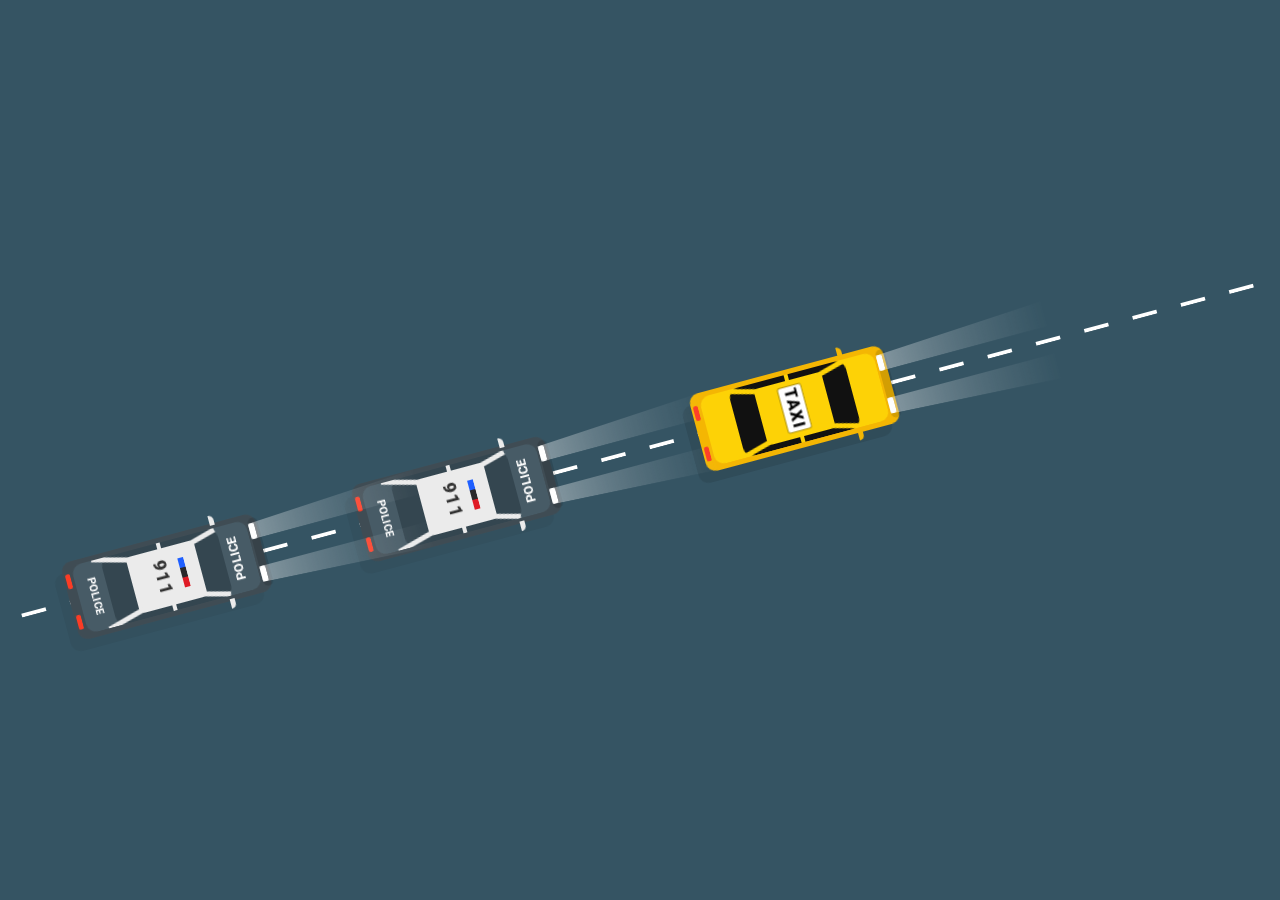
==== CarsChasing/index.html @ 19eb0edf "add new clear css sample (Police and Taxi Chasing)" ====
<!--
    thanks for lessons https://www.youtube.com/@OnlineTutorialsYT
-->
<!DOCTYPE html>
<html lang="en">

<head>
    <meta charset="UTF-8">
    <meta name="viewport" content="width=device-width, initial-scale=1.0">
    <title>Police chasing animation</title>
    <link rel="stylesheet" href="style.css">
</head>

<body>
    <div class="road">
        <div class="police_car">
            <div class="light_beam"></div>
            <h4>Police</h4>
            <h3>Police</h3>
            <div class="side_mirror"></div>
            <span>
                <b></b>
                <i></i>
            </span>
        </div>
        <div class="police_car">
            <div class="light_beam"></div>
            <h4>Police</h4>
            <h3>Police</h3>
            <div class="side_mirror"></div>
            <span>
                <b></b>
                <i></i>
            </span>
        </div>
        <div class="taxi_car">
            <div class="light_beam"></div>            
            <div class="side_mirror"></div>
            <span>
                <b></b>
                <i></i>
            </span>
        </div>
    </div>
</body>

</html>
---- CarsChasing/style.css ----
@import url('https://fonts.googleapis.com/css?family=Roboto:100,200,300,400,500,500,700,800,900');
* {
    margin: 0;
    padding: 0;
    box-sizing: border-box;
    font-family: 'Roboto', sans-serif;
}
:root {
    --back: #355463;
    --carmaincolor: #3f4c54;
    --carbacklight: #fc3c25;
    --carsecondcolor: #475b66;
    --carthirdcolor: #344650;
    --taximaincolor: #f4b603;
    --taxisecondcolor: #fdd206;
}

body {
    display: flex;
    justify-content: center;
    align-items: center;
    min-height: 100vh;
    background: var(--back);
    overflow: hidden;
}
.road
{
    position: relative;
    width: 100vw;
    display: flex;
    justify-content: center;
    align-items: center;
    transform-style: preserve-3d;
    transform: rotate(-15deg);
}
.road::before
{
    content: '';
    position: absolute;
    width: 100%;
    height: 4px;
    background: linear-gradient(90deg, #fff, #fff 50%, transparent 50%, transparent 100%);
    background-size: 50px;
    animation: animate_road 0.125s linear infinite;
}
@keyframes animate_road
{
    0%
    {
        background-position: 50px 0;
    }
    100%
    {
        background-position: 0px 0;
    }

}

.police_car
{
    position: absolute;
    left: 50px;
    width: 200px;
    height: 80px;
    background-color: var(--carmaincolor);
    border-radius: 10px;
    box-shadow: -10px 10px rgba(0,0,0,0.05);
    transform-style: preserve-3d;
    perspective: 800px;
    z-index: 10;
    animation: animate_police_car 5s linear infinite;
}

.police_car:nth-child(2)
{
    left: 350px;
    animation-delay: -2.5s;
}


@keyframes animate_police_car
{
    0%
    {
        transform: translateX(20px) translateY(-50px);
    }
    25%
    {
        transform: translateX(-10px) translateY(0px);
    }
    50%
    {
        transform: translateX(20px) translateY(50px);
    }
    75%
    {
        transform: translateX(-10px) translateY(0px);
    }
    100%
    {
        transform: translateX(20px) translateY(-50px);
    }
}

.police_car::before
{
    content: '';
    position: absolute;
    top: 12px;
    left: 2px;
    width: 5px;
    height: 15px;
    background: var(--carbacklight);
    border-radius: 2px;
    box-shadow: 0 42px var(--carbacklight);
}

.police_car::after
{
    content: '';
    position: absolute;
    top: 10px;
    right: 2px;
    width: 6px;
    height: 16px;
    background: #fff;
    border-radius: 2px;
    box-shadow: 0 44px #fff;
}
.police_car span
{
    position: absolute;
    inset: 5px 10px;
    background: var(--carsecondcolor);
    border-radius: 10px;
    overflow: hidden;
}
.police_car span::before
{
    content: '911';
    position: absolute;
    top:50%;
    left: 48%;
    transform: translate(-50%, -50%) rotate(90deg);
    color: #333;
    font-size: 1.15em;
    font-weight: 1000;
    letter-spacing: 0.1em;
    z-index: 10;
}
.police_car span::after
{
    content: '';
    position: absolute;
    top:50%;
    left: 60%;
    transform: translate(-50%, -50%);
    z-index: 100;
    width: 6px;
    height: 10px;
    background: #29282b;
    box-shadow: 0 -10px #1f5fff, 0 10px #df1b25;
}

.police_car span b
{
    position: absolute;
    inset: 0 30px;
    background: var(--carthirdcolor);
    border-radius: 10px;
}
.police_car span b::before
{
    content: '';
    position: absolute;
    inset: 6px 25px;
    background: #ebebeb;
    border-radius: 5px;

}
.police_car span b::after
{
    content: '';
    position: absolute;
    inset: 0 58px;
    background: #ebebeb;
}
.police_car span i
{
    position: absolute;
    inset: 0;
}
.police_car span i::before
{
    content: '';
    position: absolute;
    top: 7px;
    left: 20px;
    width: 40px;
    height: 5px;
    background: #ebebeb;
    transform-origin: right;
    transform: rotate(15deg);
    box-shadow: 100px 34px #ebebeb;
}
.police_car span i::after
{
    content: '';
    position: absolute;
    bottom: 7px;
    left: 20px;
    width: 40px;
    height: 5px;
    background: #ebebeb;
    transform-origin: right;
    transform: rotate(-15deg);
    box-shadow: 100px -34px #ebebeb;
}
.light_beam
{
    position: absolute;
    top:5px;
    right: -2px;
    width: 10px;
    height: 70px;
    background: #0002;
    border-radius: 15px;
    transform-style: preserve-3d;
}
.light_beam::before
{
    content: '';
    position: absolute;
    top: 5px;
    left: 0;
    width: 150px;
    height: 16px;
    background: linear-gradient(90deg, #fff6, transparent);
    transform-origin: left;
    transform: perspective(500px) rotateY(-50deg);
}

.light_beam::after
{
    content: '';
    position: absolute;
    bottom: 5px;
    left: 0;
    width: 150px;
    height: 16px;
    background: linear-gradient(90deg, #fff6, transparent);
    transform-origin: left;
    transform: perspective(500px) rotateY(-50deg);
}

.police_car h4
{
    position: absolute;
    top: 50%;
    left: 0;
    color: #fff;
    text-transform: uppercase;
    z-index: 10;
    transform: translateY(-50%) rotate(90deg) scale(0.7);
}

.police_car h3
{
    position: absolute;
    top: 50%;
    right: -2%;
    color: #fff;
    text-transform: uppercase;
    z-index: 10;
    transform: translateY(-50%) rotate(270deg) scale(0.7);
}
.police_car .side_mirror
{
    position: absolute;
    inset: 0;
}
.police_car .side_mirror::before
{
    content: '';
    position: absolute;
    top:-8px;
    right: 40px;
    width: 5px;
    height: 10px;
    background: #ebebeb;
    border-top-right-radius: 10px;
}
.police_car .side_mirror::after
{
    content: '';
    position: absolute;
    bottom:-8px;
    right: 40px;
    width: 5px;
    height: 10px;
    background: #ebebeb;
    border-bottom-right-radius: 10px;
}
.taxi_car
{
    position: absolute;
    left: 700px;
    width: 200px;
    height: 80px;
    background-color: var(--taximaincolor);
    border-radius: 10px;
    box-shadow: -10px 10px rgba(0,0,0,0.1);
    transform-style: preserve-3d;
    perspective: 800px;
    z-index: 10;
    animation: animate_taxi_car 5s linear infinite;
    animation-delay: -4s;
}
@keyframes animate_taxi_car 
{
    0%
    {
        transform: translateX(20px) translateY(20px);
    }
    25%
    {
        transform: translateX(-50px) translateY(0px);
    }
    50%
    {
        transform: translateX(20px) translateY(-20px);
    }
    75%
    {
        transform: translateX(50px) translateY(0px);
    }
    100%
    {
        transform: translateX(20px) translateY(20px);
    }   
}
.taxi_car::before
{
    content: '';
    position: absolute;
    top: 12px;
    left: 2px;
    width: 5px;
    height: 15px;
    background: var(--carbacklight);
    border-radius: 2px;
    box-shadow: 0 42px var(--carbacklight);
}

.taxi_car::after
{
    content: '';
    position: absolute;
    top: 10px;
    right: 2px;
    width: 6px;
    height: 16px;
    background: #fff;
    border-radius: 2px;
    box-shadow: 0 44px #fff;
}
.taxi_car span
{
    position: absolute;
    inset: 5px 10px;
    background: var(--taxisecondcolor);
    border-radius: 10px;
    overflow: hidden;
}

.taxi_car span::before
{
    content: 'Taxi';
    position: absolute;
    top:50%;
    left: 50%;
    transform: translate(-50%, -50%) rotate(90deg);
    background: #fff;
    padding: 2px;
    font-size: 1.0em;
    font-weight: 1000;
    letter-spacing: 0.1em;
    text-transform: uppercase;
    border-radius: 2px;
    box-shadow: 0 0 0 1px #0005;
    z-index: 1000;
}
.taxi_car span b
{
    position: absolute;
    inset: 0 30px;
    background: #111;
    border-radius: 10px;
}
.taxi_car span b::before
{
    content: '';
    position: absolute;
    inset: 6px 25px;
    background: var(--taxisecondcolor);
    border-radius: 5px;

}
.taxi_car span b::after
{
    content: '';
    position: absolute;
    inset: 0 58px;
    background: var(--taxisecondcolor);
}
.taxi_car span i
{
    position: absolute;
    inset: 0;
}
.taxi_car span i::before
{
    content: '';
    position: absolute;
    top: 7px;
    left: 20px;
    width: 40px;
    height: 5px;
    background: var(--taxisecondcolor);
    transform-origin: right;
    transform: rotate(15deg);
    box-shadow: 100px 34px var(--taxisecondcolor);
}
.taxi_car span i::after
{
    content: '';
    position: absolute;
    bottom: 7px;
    left: 20px;
    width: 40px;
    height: 5px;
    background: var(--taxisecondcolor);
    transform-origin: right;
    transform: rotate(-15deg);
    box-shadow: 100px -34px var(--taxisecondcolor);
}
.taxi_car .side_mirror
{
    position: absolute;
    inset: 0;
}
.taxi_car .side_mirror::before
{
    content: '';
    position: absolute;
    top:-8px;
    right: 40px;
    width: 5px;
    height: 10px;
    background: var(--taximaincolor);
    border-top-right-radius: 10px;
}
.taxi_car .side_mirror::after
{
    content: '';
    position: absolute;
    bottom:-8px;
    right: 40px;
    width: 5px;
    height: 10px;
    background: var(--taximaincolor);
    border-bottom-right-radius: 10px;
}
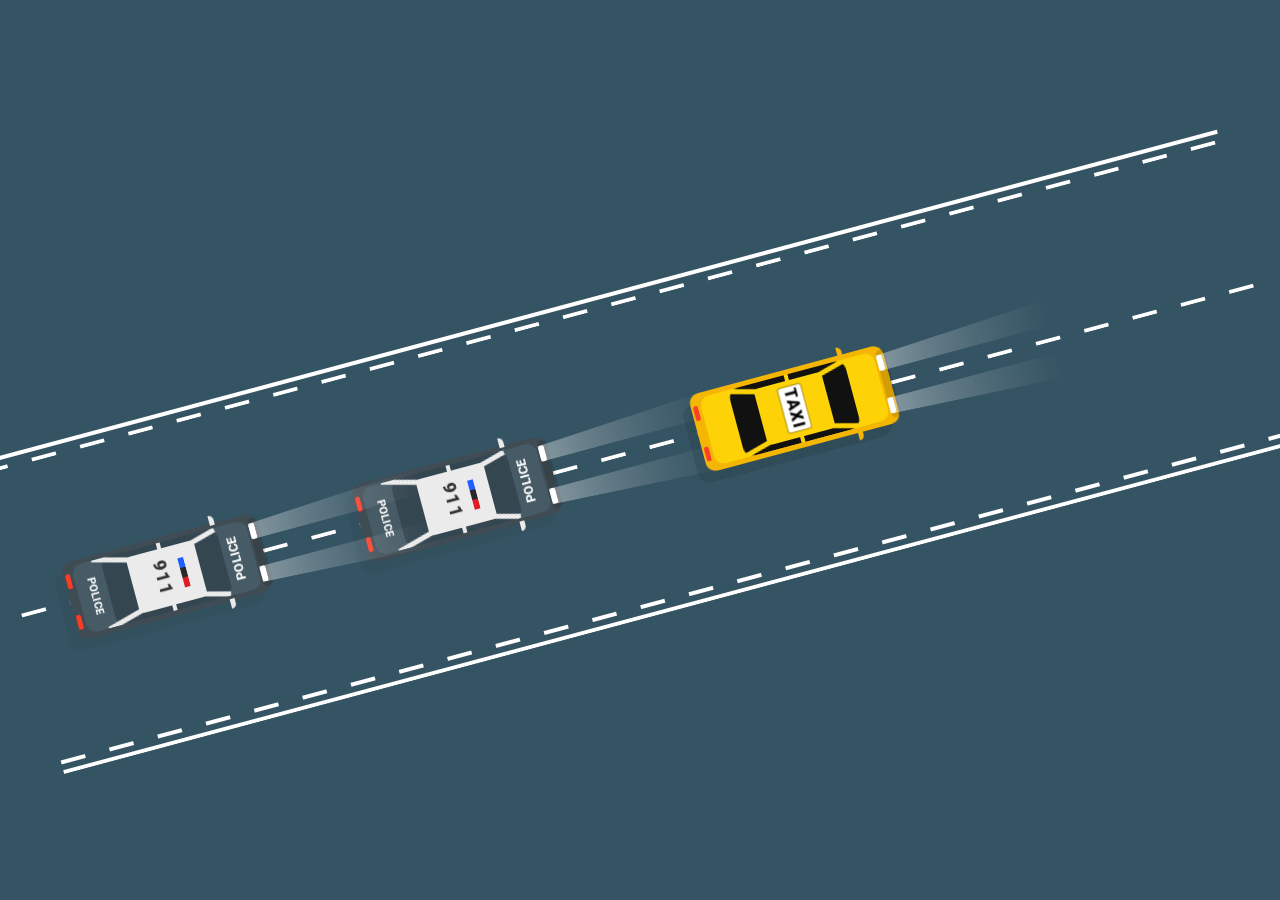
==== commit 2ab09f6d: "some changes to cras chasing" ====
--- a/CarsChasing/index.html
+++ b/CarsChasing/index.html
@@ -12,7 +12,12 @@
 </head>
 
 <body>
-    <div class="road">
+    <div class="road">    
+        
+        <div class="road_stroke_line"></div>
+        <div class="road_stroke_line"></div>
+        <div class="road_stroke_line"></div>
+
         <div class="police_car">
             <div class="light_beam"></div>
             <h4>Police</h4>
@@ -41,7 +46,9 @@
                 <i></i>
             </span>
         </div>
+
     </div>
+
 </body>
 
 </html>--- a/CarsChasing/style.css
+++ b/CarsChasing/style.css
@@ -30,9 +30,10 @@
     display: flex;
     justify-content: center;
     align-items: center;
-    transform-style: preserve-3d;
+    transform-style: preserve-3d;    
     transform: rotate(-15deg);
 }
+/*
 .road::before
 {
     content: '';
@@ -41,8 +42,11 @@
     height: 4px;
     background: linear-gradient(90deg, #fff, #fff 50%, transparent 50%, transparent 100%);
     background-size: 50px;
-    animation: animate_road 0.125s linear infinite;
-}
+    animation: animate_road 0.125s linear infinite;    
+
+    box-shadow: 0 180px #fff, 0 -180px #fff;
+}*/
+
 @keyframes animate_road
 {
     0%
@@ -51,9 +55,33 @@
     }
     100%
     {
-        background-position: 0px 0;
-    }
-
+        background-position: 0px 0;        
+    }
+
+}
+
+.road_stroke_line
+{
+    content: '';
+    position: absolute;    
+    width: 100%;
+    height: 4px;
+    background: linear-gradient(90deg, #fff, #fff 50%, transparent 50%, transparent 100%);
+    background-size: 50px;
+    animation: animate_road 0.125s linear infinite;    
+
+    /*box-shadow: 0 180px #fff, 0 -180px #fff;*/
+}
+
+.road_stroke_line:nth-child(2)
+{    
+    top: -150px;       
+}
+
+.road_stroke_line:nth-child(3)
+{    
+    top: 150px;       
+    box-shadow: 0 10px #fff, 0 -310px #fff;
 }
 
 .police_car
@@ -71,8 +99,8 @@
     animation: animate_police_car 5s linear infinite;
 }
 
-.police_car:nth-child(2)
-{
+.police_car:nth-child(4)
+{    
     left: 350px;
     animation-delay: -2.5s;
 }
